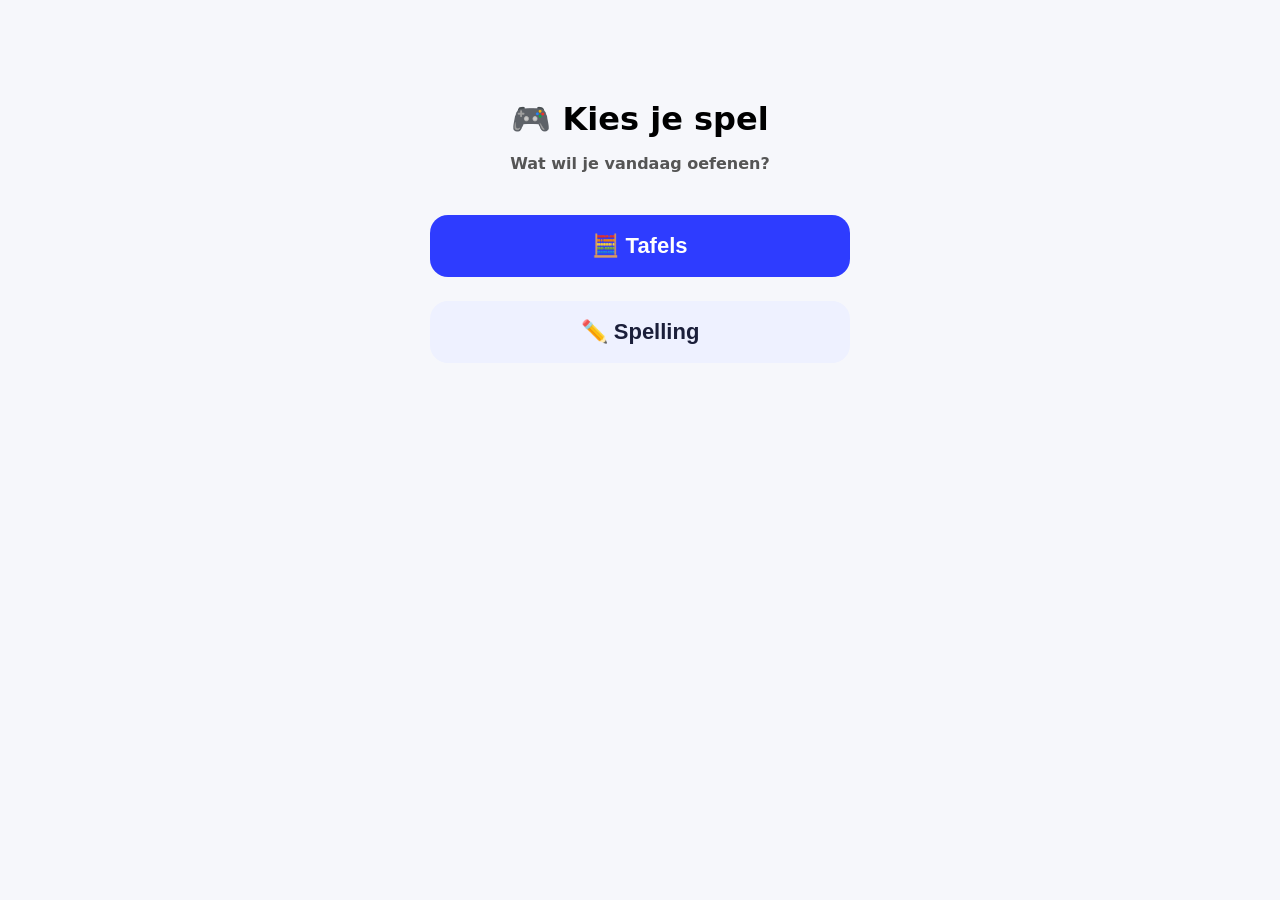
==== index.html @ 653ee28f "update index html" ====
<!doctype html>
<html lang="nl">
<head>
<meta charset="utf-8" />
<meta name="viewport" content="width=device-width, initial-scale=1" />
<title>Kids Trainer</title>

<style>
  body {
    margin:0;
    font-family: system-ui, Arial;
    background:#f6f7fb;
  }

  /* SCREENS */
  .screen { display:none; padding:20px; }
  .screen.active { display:block; }

  /* MENU */
  .menu {
    max-width:420px;
    margin:80px auto;
    text-align:center;
  }
  .menu h1 {
    font-size:32px;
    margin-bottom:10px;
  }
  .menu p {
    color:#555;
    margin-bottom:30px;
    font-weight:700;
  }

  .menu button {
    width:100%;
    font-size:22px;
    padding:18px;
    margin:12px 0;
    border-radius:18px;
    border:none;
    cursor:pointer;
    font-weight:900;
    background:#2e3cff;
    color:white;
  }
  .menu button.secondary {
    background:#eef1ff;
    color:#1b1f3a;
  }

  /* TOPBAR */
  .topbar {
    display:flex;
    gap:10px;
    padding:12px;
    background:white;
    box-shadow:0 2px 10px rgba(0,0,0,.1);
    align-items:center;
  }
  .topbar button {
    padding:8px 14px;
    border-radius:999px;
    border:none;
    font-weight:900;
    cursor:pointer;
    background:#eef1ff;
  }

  iframe {
    width:100%;
    height:calc(100vh - 80px);
    border:0;
    border-radius:16px;
    background:white;
  }
</style>
</head>
<body>

<!-- 🎮 MENU -->
<div id="screenMenu" class="screen active">
  <div class="menu">
    <h1>🎮 Kies je spel</h1>
    <p>Wat wil je vandaag oefenen?</p>

    <button onclick="openGame('tafel')">🧮 Tafels</button>
    <button class="secondary" onclick="openGame('spelling')">✏️ Spelling</button>
  </div>
</div>

<!-- 🧮 TAFELTRAINER -->
<div id="screenTafel" class="screen">
  <div class="topbar">
    <button onclick="backToMenu()">⬅ Menu</button>
    <strong>🧮 Tafels</strong>
  </div>

  <!-- LET OP: exacte bestandsnaam -->
  <iframe id="frameTafel" src="tafeltrainer.html"></iframe>
</div>

<!-- ✏️ SPELLINGTRAINER -->
<div id="screenSpelling" class="screen">
  <div class="topbar">
    <button onclick="backToMenu()">⬅ Menu</button>
    <strong>✏️ Spelling</strong>
  </div>

  <!-- LET OP: hoofdletter S -->
  <iframe id="frameSpelling" src="spellingtrainer.html"></iframe>
</div>

<script>
  function resetFrames(){
    const ft = document.getElementById("frameTafel");
    const fs = document.getElementById("frameSpelling");
    if (ft) ft.src = ft.src;
    if (fs) fs.src = fs.src;
  }

  function openGame(which){
    document.getElementById("screenMenu").classList.remove("active");
    document.getElementById("screenTafel").classList.remove("active");
    document.getElementById("screenSpelling").classList.remove("active");

    if (which === "tafel") {
      document.getElementById("screenTafel").classList.add("active");
    } else {
      document.getElementById("screenSpelling").classList.add("active");
    }

    resetFrames();
  }

  function backToMenu(){
    document.getElementById("screenMenu").classList.add("active");
    document.getElementById("screenTafel").classList.remove("active");
    document.getElementById("screenSpelling").classList.remove("active");

    resetFrames();
  }
</script>

</body>
</html>
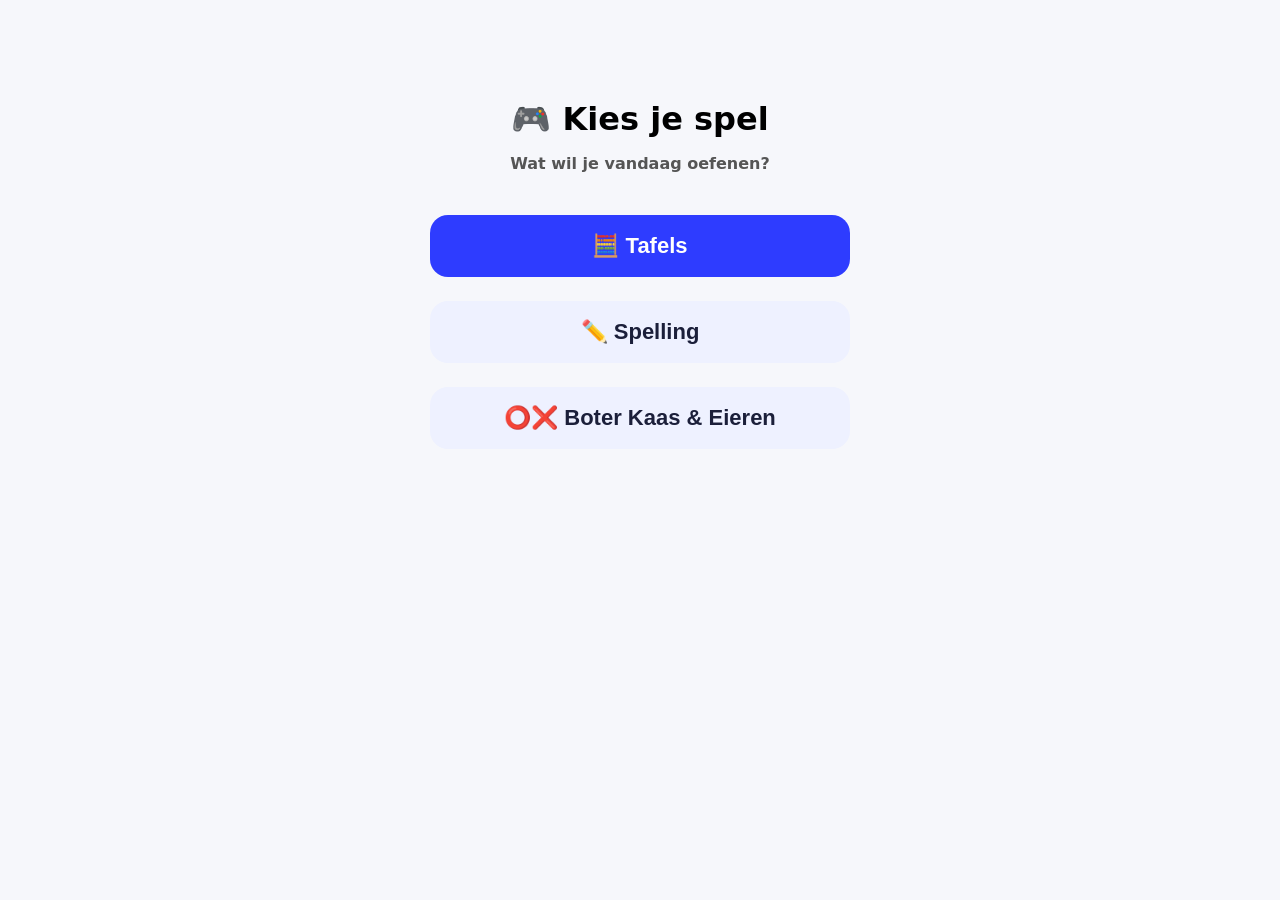
==== commit 5cdf0bac: "BKE toevoegen" ====
--- a/index.html
+++ b/index.html
@@ -6,31 +6,13 @@
 <title>Kids Trainer</title>
 
 <style>
-  body {
-    margin:0;
-    font-family: system-ui, Arial;
-    background:#f6f7fb;
-  }
-
-  /* SCREENS */
+  body { margin:0; font-family: system-ui, Arial; background:#f6f7fb; }
   .screen { display:none; padding:20px; }
   .screen.active { display:block; }
 
-  /* MENU */
-  .menu {
-    max-width:420px;
-    margin:80px auto;
-    text-align:center;
-  }
-  .menu h1 {
-    font-size:32px;
-    margin-bottom:10px;
-  }
-  .menu p {
-    color:#555;
-    margin-bottom:30px;
-    font-weight:700;
-  }
+  .menu { max-width:420px; margin:80px auto; text-align:center; }
+  .menu h1 { font-size:32px; margin-bottom:10px; }
+  .menu p { color:#555; margin-bottom:30px; font-weight:700; }
 
   .menu button {
     width:100%;
@@ -44,29 +26,17 @@
     background:#2e3cff;
     color:white;
   }
-  .menu button.secondary {
-    background:#eef1ff;
-    color:#1b1f3a;
-  }
+  .menu button.secondary { background:#eef1ff; color:#1b1f3a; }
 
-  /* TOPBAR */
   .topbar {
-    display:flex;
-    gap:10px;
-    padding:12px;
-    background:white;
-    box-shadow:0 2px 10px rgba(0,0,0,.1);
+    display:flex; gap:10px; padding:12px;
+    background:white; box-shadow:0 2px 10px rgba(0,0,0,.1);
     align-items:center;
   }
   .topbar button {
-    padding:8px 14px;
-    border-radius:999px;
-    border:none;
-    font-weight:900;
-    cursor:pointer;
-    background:#eef1ff;
+    padding:8px 14px; border-radius:999px; border:none;
+    font-weight:900; cursor:pointer; background:#eef1ff;
   }
-
   iframe {
     width:100%;
     height:calc(100vh - 80px);
@@ -78,7 +48,6 @@
 </head>
 <body>
 
-<!-- 🎮 MENU -->
 <div id="screenMenu" class="screen active">
   <div class="menu">
     <h1>🎮 Kies je spel</h1>
@@ -86,59 +55,61 @@
 
     <button onclick="openGame('tafel')">🧮 Tafels</button>
     <button class="secondary" onclick="openGame('spelling')">✏️ Spelling</button>
+    <button class="secondary" onclick="openGame('bke')">⭕❌ Boter Kaas & Eieren</button>
   </div>
 </div>
 
-<!-- 🧮 TAFELTRAINER -->
 <div id="screenTafel" class="screen">
   <div class="topbar">
     <button onclick="backToMenu()">⬅ Menu</button>
     <strong>🧮 Tafels</strong>
   </div>
-
-  <!-- LET OP: exacte bestandsnaam -->
   <iframe id="frameTafel" src="tafeltrainer.html"></iframe>
 </div>
 
-<!-- ✏️ SPELLINGTRAINER -->
 <div id="screenSpelling" class="screen">
   <div class="topbar">
     <button onclick="backToMenu()">⬅ Menu</button>
     <strong>✏️ Spelling</strong>
   </div>
+  <iframe id="frameSpelling" src="spellingtrainer.html"></iframe>
+</div>
 
-  <!-- LET OP: hoofdletter S -->
-  <iframe id="frameSpelling" src="spellingtrainer.html"></iframe>
+<div id="screenBke" class="screen">
+  <div class="topbar">
+    <button onclick="backToMenu()">⬅ Menu</button>
+    <strong>⭕❌ Boter Kaas & Eieren</strong>
+  </div>
+  <iframe id="frameBke" src="bke.html"></iframe>
 </div>
 
 <script>
   function resetFrames(){
-    const ft = document.getElementById("frameTafel");
-    const fs = document.getElementById("frameSpelling");
-    if (ft) ft.src = ft.src;
-    if (fs) fs.src = fs.src;
+    const ids = ["frameTafel","frameSpelling","frameBke"];
+    for (const id of ids){
+      const f = document.getElementById(id);
+      if (f) f.src = f.src; // reset zodat timers/voice stoppen
+    }
+    if ("speechSynthesis" in window) speechSynthesis.cancel();
+  }
+
+  function showOnly(id){
+    ["screenMenu","screenTafel","screenSpelling","screenBke"].forEach(s=>{
+      document.getElementById(s).classList.remove("active");
+    });
+    document.getElementById(id).classList.add("active");
   }
 
   function openGame(which){
-    document.getElementById("screenMenu").classList.remove("active");
-    document.getElementById("screenTafel").classList.remove("active");
-    document.getElementById("screenSpelling").classList.remove("active");
-
-    if (which === "tafel") {
-      document.getElementById("screenTafel").classList.add("active");
-    } else {
-      document.getElementById("screenSpelling").classList.add("active");
-    }
-
     resetFrames();
+    if (which === "tafel") return showOnly("screenTafel");
+    if (which === "spelling") return showOnly("screenSpelling");
+    return showOnly("screenBke");
   }
 
   function backToMenu(){
-    document.getElementById("screenMenu").classList.add("active");
-    document.getElementById("screenTafel").classList.remove("active");
-    document.getElementById("screenSpelling").classList.remove("active");
-
     resetFrames();
+    showOnly("screenMenu");
   }
 </script>
 
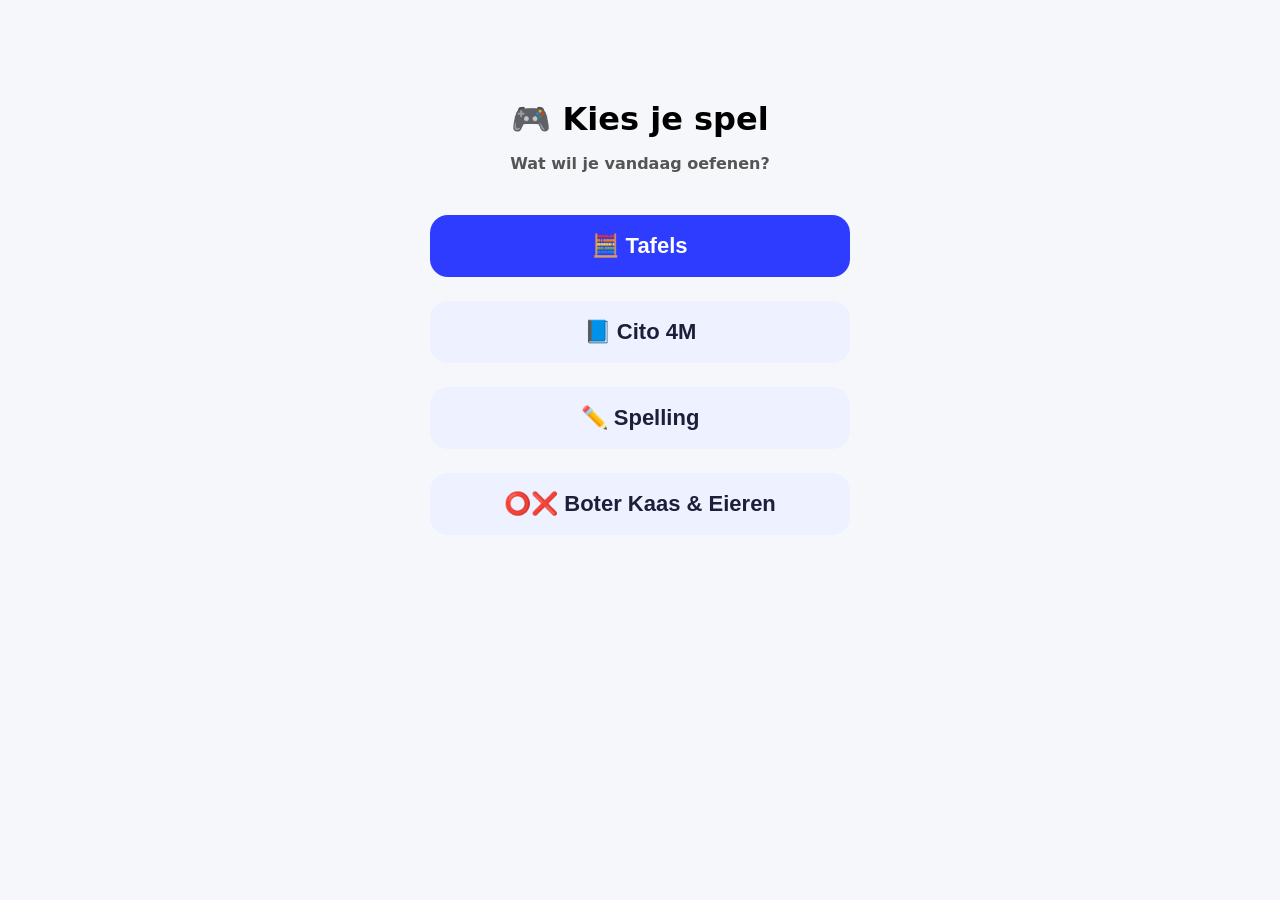
==== commit 75f01769: "cito toets 4m toegevoegd" ====
--- a/index.html
+++ b/index.html
@@ -48,17 +48,20 @@
 </head>
 <body>
 
+<!-- MENU -->
 <div id="screenMenu" class="screen active">
   <div class="menu">
     <h1>🎮 Kies je spel</h1>
     <p>Wat wil je vandaag oefenen?</p>
 
     <button onclick="openGame('tafel')">🧮 Tafels</button>
+    <button class="secondary" onclick="openGame('cito')">📘 Cito 4M</button>
     <button class="secondary" onclick="openGame('spelling')">✏️ Spelling</button>
     <button class="secondary" onclick="openGame('bke')">⭕❌ Boter Kaas & Eieren</button>
   </div>
 </div>
 
+<!-- TAFELS -->
 <div id="screenTafel" class="screen">
   <div class="topbar">
     <button onclick="backToMenu()">⬅ Menu</button>
@@ -67,6 +70,16 @@
   <iframe id="frameTafel" src="tafeltrainer.html"></iframe>
 </div>
 
+<!-- CITO 4M -->
+<div id="screenCito" class="screen">
+  <div class="topbar">
+    <button onclick="backToMenu()">⬅ Menu</button>
+    <strong>📘 Cito 4M</strong>
+  </div>
+  <iframe id="frameCito" src="cito4m.html"></iframe>
+</div>
+
+<!-- SPELLING -->
 <div id="screenSpelling" class="screen">
   <div class="topbar">
     <button onclick="backToMenu()">⬅ Menu</button>
@@ -75,6 +88,7 @@
   <iframe id="frameSpelling" src="spellingtrainer.html"></iframe>
 </div>
 
+<!-- BKE -->
 <div id="screenBke" class="screen">
   <div class="topbar">
     <button onclick="backToMenu()">⬅ Menu</button>
@@ -85,16 +99,16 @@
 
 <script>
   function resetFrames(){
-    const ids = ["frameTafel","frameSpelling","frameBke"];
+    const ids = ["frameTafel","frameCito","frameSpelling","frameBke"];
     for (const id of ids){
       const f = document.getElementById(id);
-      if (f) f.src = f.src; // reset zodat timers/voice stoppen
+      if (f) f.src = f.src; // reset zodat timers/spraak stoppen
     }
     if ("speechSynthesis" in window) speechSynthesis.cancel();
   }
 
   function showOnly(id){
-    ["screenMenu","screenTafel","screenSpelling","screenBke"].forEach(s=>{
+    ["screenMenu","screenTafel","screenCito","screenSpelling","screenBke"].forEach(s=>{
       document.getElementById(s).classList.remove("active");
     });
     document.getElementById(id).classList.add("active");
@@ -103,6 +117,7 @@
   function openGame(which){
     resetFrames();
     if (which === "tafel") return showOnly("screenTafel");
+    if (which === "cito") return showOnly("screenCito");
     if (which === "spelling") return showOnly("screenSpelling");
     return showOnly("screenBke");
   }
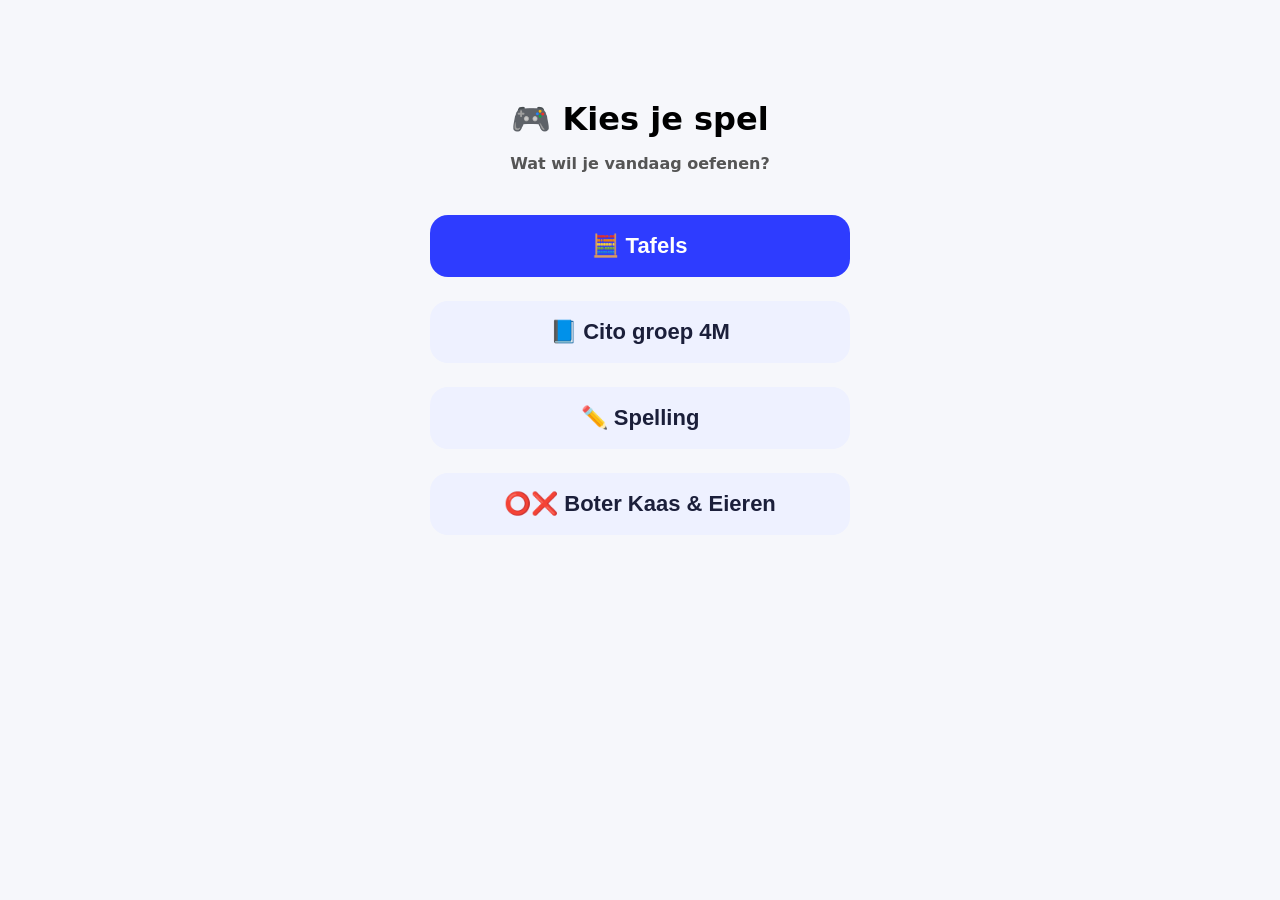
==== commit 7551a085: "bug fix 4m" ====
--- a/index.html
+++ b/index.html
@@ -7,6 +7,7 @@
 
 <style>
   body { margin:0; font-family: system-ui, Arial; background:#f6f7fb; }
+
   .screen { display:none; padding:20px; }
   .screen.active { display:block; }
 
@@ -14,7 +15,7 @@
   .menu h1 { font-size:32px; margin-bottom:10px; }
   .menu p { color:#555; margin-bottom:30px; font-weight:700; }
 
-  .menu button {
+  .menu button{
     width:100%;
     font-size:22px;
     padding:18px;
@@ -26,26 +27,52 @@
     background:#2e3cff;
     color:white;
   }
-  .menu button.secondary { background:#eef1ff; color:#1b1f3a; }
-
-  .topbar {
+  .menu button.secondary{ background:#eef1ff; color:#1b1f3a; }
+
+  .topbar{
     display:flex; gap:10px; padding:12px;
     background:white; box-shadow:0 2px 10px rgba(0,0,0,.1);
     align-items:center;
-  }
-  .topbar button {
+    border-radius:16px;
+  }
+  .topbar button{
     padding:8px 14px; border-radius:999px; border:none;
     font-weight:900; cursor:pointer; background:#eef1ff;
   }
-  iframe {
+
+  .frameWrap{
+    margin-top:12px;
+  }
+  iframe{
     width:100%;
-    height:calc(100vh - 80px);
+    height:calc(100vh - 120px);
     border:0;
     border-radius:16px;
     background:white;
+    box-shadow:0 2px 10px rgba(0,0,0,.06);
+  }
+
+  .errorBox{
+    display:none;
+    margin-top:12px;
+    padding:12px;
+    border-radius:16px;
+    background:#fff0f0;
+    border:1px solid rgba(194,42,42,.25);
+    color:#8c1f1f;
+    font-weight:900;
+  }
+  .errorBox.visible{ display:block; }
+
+  .hint{
+    margin-top:8px;
+    font-size:12px;
+    color:#6b7280;
+    font-weight:800;
   }
 </style>
 </head>
+
 <body>
 
 <!-- MENU -->
@@ -55,28 +82,39 @@
     <p>Wat wil je vandaag oefenen?</p>
 
     <button onclick="openGame('tafel')">🧮 Tafels</button>
-    <button class="secondary" onclick="openGame('cito')">📘 Cito 4M</button>
+    <button class="secondary" onclick="openGame('cito')">📘 Cito groep 4M</button>
     <button class="secondary" onclick="openGame('spelling')">✏️ Spelling</button>
     <button class="secondary" onclick="openGame('bke')">⭕❌ Boter Kaas & Eieren</button>
   </div>
 </div>
 
+
 <!-- TAFELS -->
 <div id="screenTafel" class="screen">
   <div class="topbar">
     <button onclick="backToMenu()">⬅ Menu</button>
     <strong>🧮 Tafels</strong>
   </div>
-  <iframe id="frameTafel" src="tafeltrainer.html"></iframe>
+  <div class="frameWrap">
+    <iframe id="frameTafel" src="tafeltrainer.html"></iframe>
+  </div>
 </div>
 
 <!-- CITO 4M -->
 <div id="screenCito" class="screen">
   <div class="topbar">
     <button onclick="backToMenu()">⬅ Menu</button>
-    <strong>📘 Cito 4M</strong>
-  </div>
-  <iframe id="frameCito" src="cito4m.html"></iframe>
+    <strong>📘 Cito groep 4M</strong>
+  </div>
+
+  <div id="citoError" class="errorBox">
+    ⚠️ Kan <span style="font-family:ui-monospace, SFMono-Regular, Menlo, Monaco, Consolas, monospace;">cito-groep-4m.html</span> niet laden.<br/>
+    Controleer de bestandsnaam en of het bestand in dezelfde map staat als deze pagina.
+  </div>
+
+  <div class="frameWrap">
+    <iframe id="frameCito" src="cito-groep-4m.html"></iframe>
+  </div>
 </div>
 
 <!-- SPELLING -->
@@ -85,7 +123,9 @@
     <button onclick="backToMenu()">⬅ Menu</button>
     <strong>✏️ Spelling</strong>
   </div>
-  <iframe id="frameSpelling" src="spellingtrainer.html"></iframe>
+  <div class="frameWrap">
+    <iframe id="frameSpelling" src="spellingtrainer.html"></iframe>
+  </div>
 </div>
 
 <!-- BKE -->
@@ -94,31 +134,36 @@
     <button onclick="backToMenu()">⬅ Menu</button>
     <strong>⭕❌ Boter Kaas & Eieren</strong>
   </div>
-  <iframe id="frameBke" src="bke.html"></iframe>
+  <div class="frameWrap">
+    <iframe id="frameBke" src="bke.html"></iframe>
+  </div>
 </div>
 
 <script>
+  const SCREENS = ["screenMenu","screenTafel","screenCito","screenSpelling","screenBke"];
+  const FRAMES  = ["frameTafel","frameCito","frameSpelling","frameBke"];
+
   function resetFrames(){
-    const ids = ["frameTafel","frameCito","frameSpelling","frameBke"];
-    for (const id of ids){
+    for (const id of FRAMES){
       const f = document.getElementById(id);
-      if (f) f.src = f.src; // reset zodat timers/spraak stoppen
+      if (f) f.src = f.src; // reset zodat timers/voice stoppen
     }
     if ("speechSynthesis" in window) speechSynthesis.cancel();
   }
 
   function showOnly(id){
-    ["screenMenu","screenTafel","screenCito","screenSpelling","screenBke"].forEach(s=>{
+    for (const s of SCREENS){
       document.getElementById(s).classList.remove("active");
-    });
+    }
     document.getElementById(id).classList.add("active");
   }
 
   function openGame(which){
     resetFrames();
-    if (which === "tafel") return showOnly("screenTafel");
-    if (which === "cito") return showOnly("screenCito");
-    if (which === "spelling") return showOnly("screenSpelling");
+
+    if (which === "tafel")   return showOnly("screenTafel");
+    if (which === "cito")    return showOnly("screenCito");
+    if (which === "spelling")return showOnly("screenSpelling");
     return showOnly("screenBke");
   }
 
@@ -126,6 +171,40 @@
     resetFrames();
     showOnly("screenMenu");
   }
+
+  // ---- Error helper voor Cito iframe
+  // Als het bestand niet bestaat of niet geladen kan worden, laten we een melding zien.
+  (function(){
+    const citoFrame = document.getElementById("frameCito");
+    const citoError = document.getElementById("citoError");
+
+    if (!citoFrame) return;
+
+    citoFrame.addEventListener("load", () => {
+      // Als hij laadt: verberg foutmelding
+      citoError.classList.remove("visible");
+    });
+
+    citoFrame.addEventListener("error", () => {
+      citoError.classList.add("visible");
+    });
+
+    // Sommige browsers vuren geen "error" op iframe.
+    // Daarom: als na 1.2s de content niet bereikbaar is, toon melding.
+    setTimeout(() => {
+      try {
+        // access kan falen bij cross-origin; maar lokaal in dezelfde map gaat dit meestal goed
+        const doc = citoFrame.contentDocument;
+        if (!doc || !doc.body){
+          citoError.classList.add("visible");
+        }
+      } catch(e){
+        // Als toegang niet mag (bv. door server/cross-origin),
+        // dan is het óf normaal óf het pad klopt niet.
+        // We tonen de melding alleen als je lokaal werkt en het meestal wel kan.
+      }
+    }, 1200);
+  })();
 </script>
 
 </body>
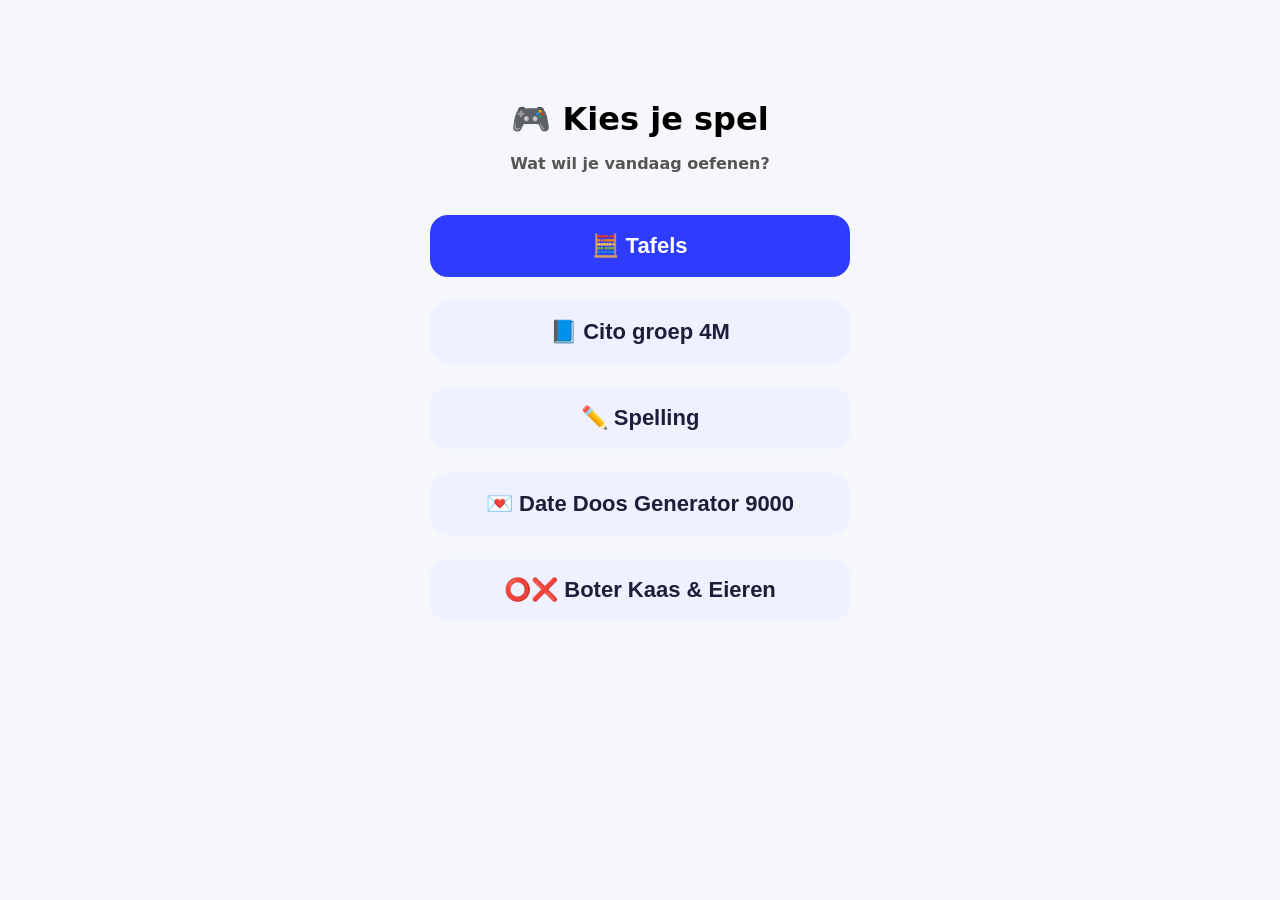
==== commit 9134939a: "datedoostoevoegen" ====
--- a/index.html
+++ b/index.html
@@ -84,6 +84,7 @@
     <button onclick="openGame('tafel')">🧮 Tafels</button>
     <button class="secondary" onclick="openGame('cito')">📘 Cito groep 4M</button>
     <button class="secondary" onclick="openGame('spelling')">✏️ Spelling</button>
+    <button class="secondary" onclick="openGame('date')">💌 Date Doos Generator 9000</button>
     <button class="secondary" onclick="openGame('bke')">⭕❌ Boter Kaas & Eieren</button>
   </div>
 </div>
@@ -128,6 +129,18 @@
   </div>
 </div>
 
+
+<!-- DATE DOOS GENERATOR 9000 -->
+<div id="screenDate" class="screen">
+  <div class="topbar">
+    <button onclick="backToMenu()">⬅ Menu</button>
+    <strong>💌 Date Doos Generator 9000</strong>
+  </div>
+  <div class="frameWrap">
+    <iframe id="frameDate" src="Date%20Doos%20Generator%209000.html"></iframe>
+  </div>
+</div>
+
 <!-- BKE -->
 <div id="screenBke" class="screen">
   <div class="topbar">
@@ -140,8 +153,8 @@
 </div>
 
 <script>
-  const SCREENS = ["screenMenu","screenTafel","screenCito","screenSpelling","screenBke"];
-  const FRAMES  = ["frameTafel","frameCito","frameSpelling","frameBke"];
+  const SCREENS = ["screenMenu","screenTafel","screenCito","screenSpelling","screenDate","screenBke"];
+  const FRAMES  = ["frameTafel","frameCito","frameSpelling","frameDate","frameBke"];
 
   function resetFrames(){
     for (const id of FRAMES){
@@ -164,6 +177,7 @@
     if (which === "tafel")   return showOnly("screenTafel");
     if (which === "cito")    return showOnly("screenCito");
     if (which === "spelling")return showOnly("screenSpelling");
+    if (which === "date")    return showOnly("screenDate");
     return showOnly("screenBke");
   }
 
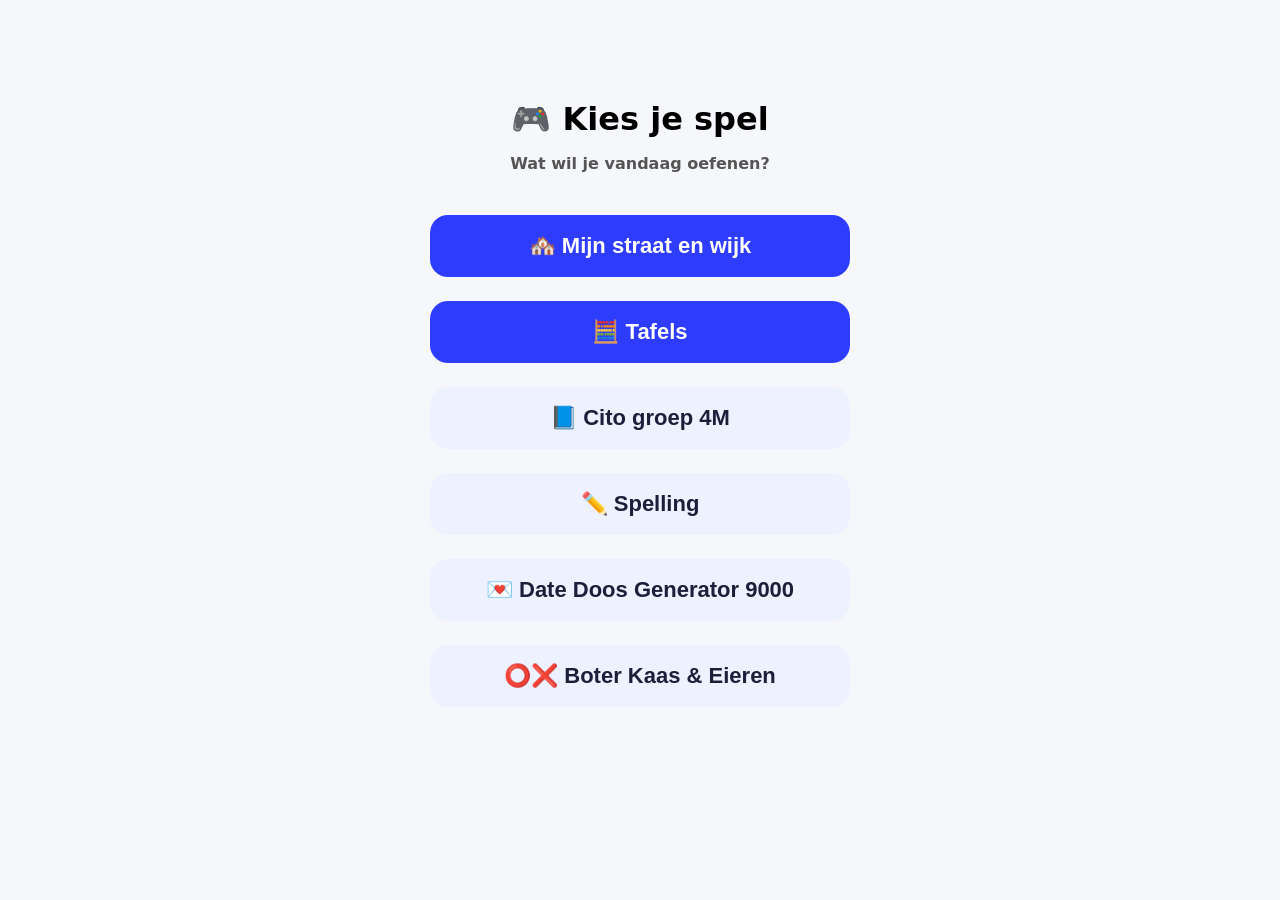
==== commit 5a39dfa0: "Add Mijn straat en wijk learning game with lesson cards and practice" ====
--- a/index.html
+++ b/index.html
@@ -81,6 +81,7 @@
     <h1>🎮 Kies je spel</h1>
     <p>Wat wil je vandaag oefenen?</p>
 
+    <button onclick="openGame('wijk')">🏘️ Mijn straat en wijk</button>
     <button onclick="openGame('tafel')">🧮 Tafels</button>
     <button class="secondary" onclick="openGame('cito')">📘 Cito groep 4M</button>
     <button class="secondary" onclick="openGame('spelling')">✏️ Spelling</button>
@@ -90,6 +91,12 @@
 </div>
 
 
+<!-- MIJN STRAAT EN WIJK -->
+<div id="screenWijk" class="screen">
+  <div class="topbar"><button onclick="backToMenu()">⬅ Menu</button><strong>🏘️ Mijn straat en wijk</strong></div>
+  <div class="frameWrap"><iframe id="frameWijk" title="Mijn straat en wijk" src="wijktrainer.html"></iframe></div>
+</div>
+
 <!-- TAFELS -->
 <div id="screenTafel" class="screen">
   <div class="topbar">
@@ -153,8 +160,8 @@
 </div>
 
 <script>
-  const SCREENS = ["screenMenu","screenTafel","screenCito","screenSpelling","screenDate","screenBke"];
-  const FRAMES  = ["frameTafel","frameCito","frameSpelling","frameDate","frameBke"];
+  const SCREENS = ["screenWijk","screenMenu","screenTafel","screenCito","screenSpelling","screenDate","screenBke"];
+  const FRAMES  = ["frameWijk","frameTafel","frameCito","frameSpelling","frameDate","frameBke"];
 
   function resetFrames(){
     for (const id of FRAMES){
@@ -174,6 +181,7 @@
   function openGame(which){
     resetFrames();
 
+    if (which === "wijk") return showOnly("screenWijk");
     if (which === "tafel")   return showOnly("screenTafel");
     if (which === "cito")    return showOnly("screenCito");
     if (which === "spelling")return showOnly("screenSpelling");
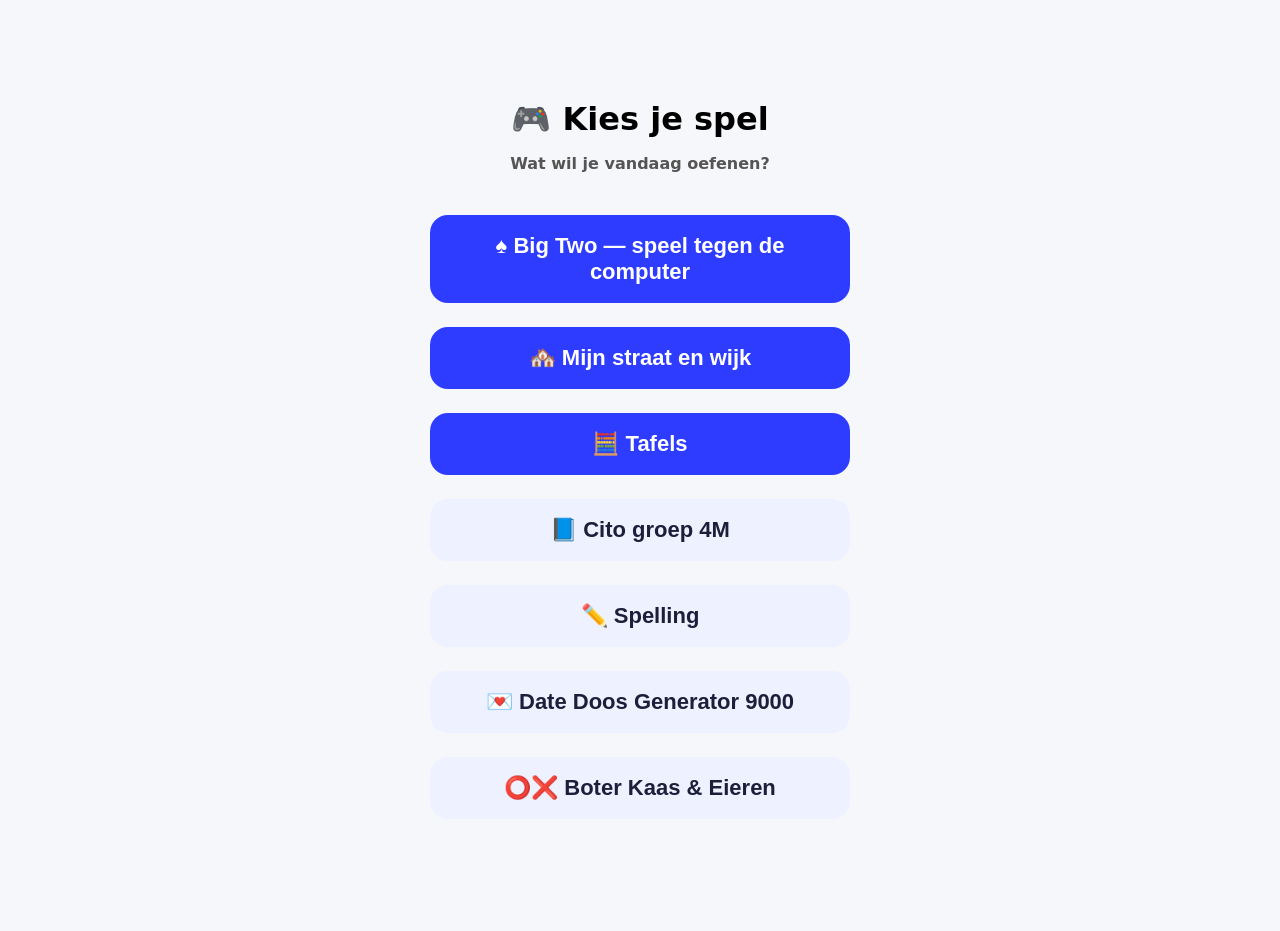
==== commit 7bc3fd9b: "Add Big Two Card Club with three AI opponents, XP, badges and rule tests" ====
--- a/index.html
+++ b/index.html
@@ -81,6 +81,7 @@
     <h1>🎮 Kies je spel</h1>
     <p>Wat wil je vandaag oefenen?</p>
 
+    <button onclick="location.href='big-two.html'">♠️ Big Two — speel tegen de computer</button>
     <button onclick="openGame('wijk')">🏘️ Mijn straat en wijk</button>
     <button onclick="openGame('tafel')">🧮 Tafels</button>
     <button class="secondary" onclick="openGame('cito')">📘 Cito groep 4M</button>
@@ -231,3 +232,4 @@
 
 </body>
 </html>
+
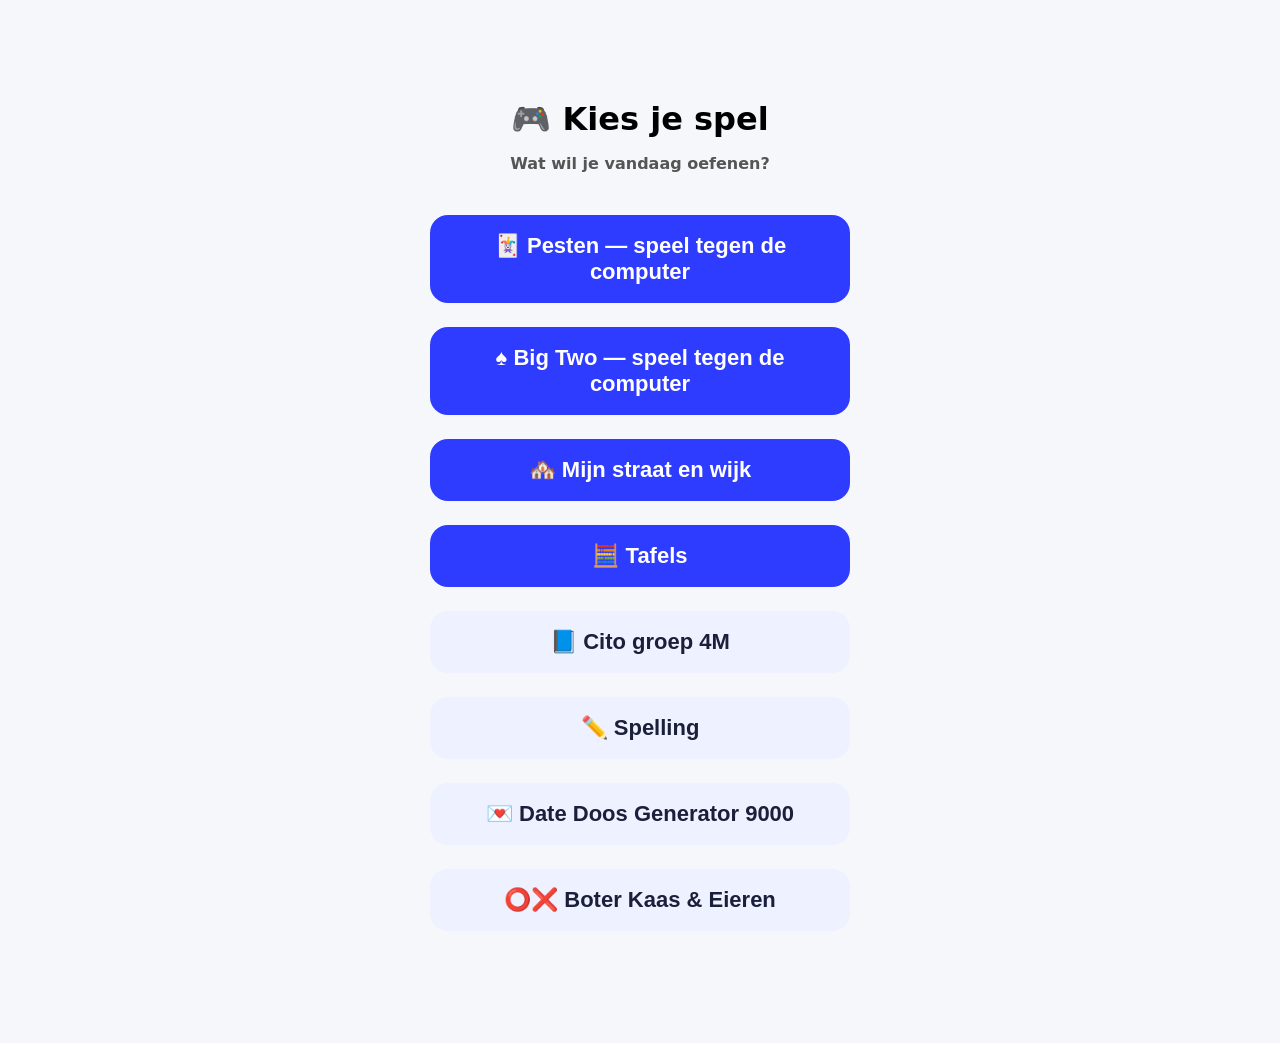
==== commit ba1f3b3c: "Add Pesten with three computer opponents, stacking, last-card calls and rewards" ====
--- a/index.html
+++ b/index.html
@@ -81,6 +81,7 @@
     <h1>🎮 Kies je spel</h1>
     <p>Wat wil je vandaag oefenen?</p>
 
+    <button onclick="location.href='pesten.html'">🃏 Pesten — speel tegen de computer</button>
     <button onclick="location.href='big-two.html'">♠️ Big Two — speel tegen de computer</button>
     <button onclick="openGame('wijk')">🏘️ Mijn straat en wijk</button>
     <button onclick="openGame('tafel')">🧮 Tafels</button>
